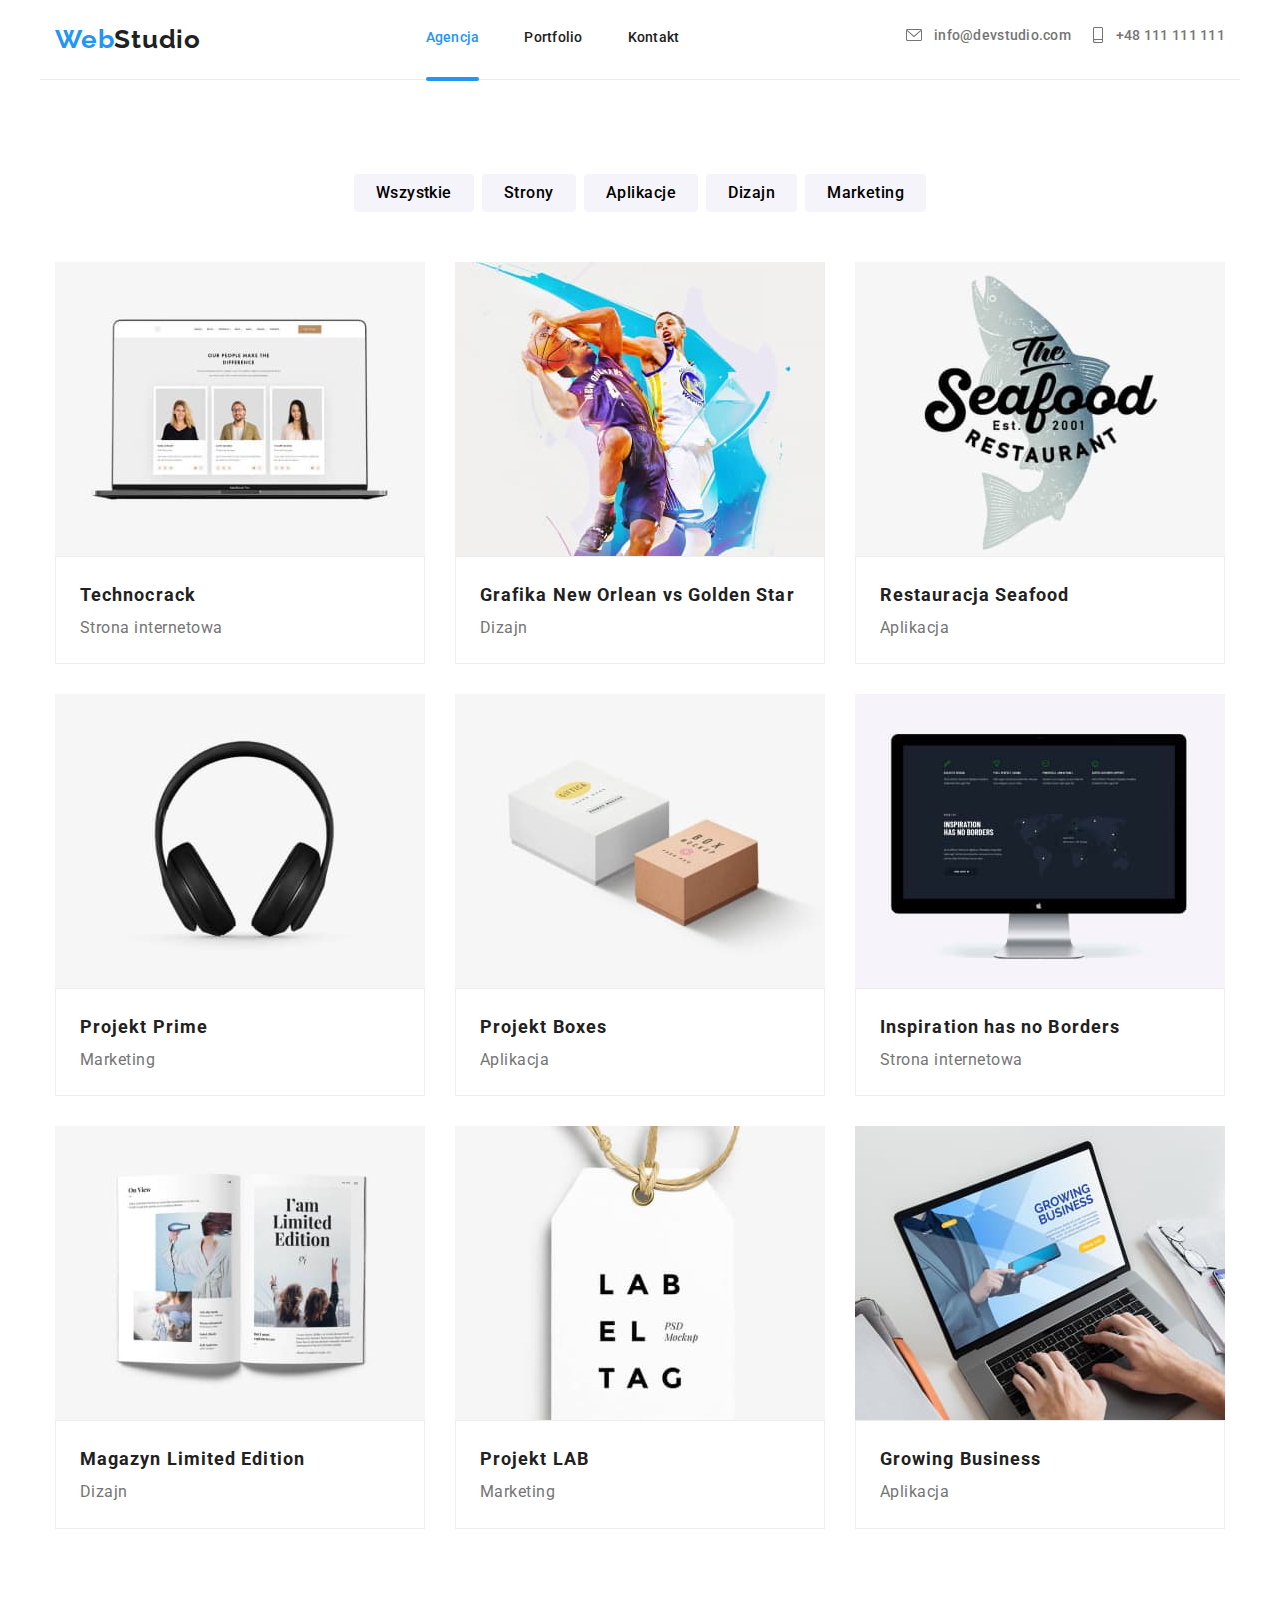
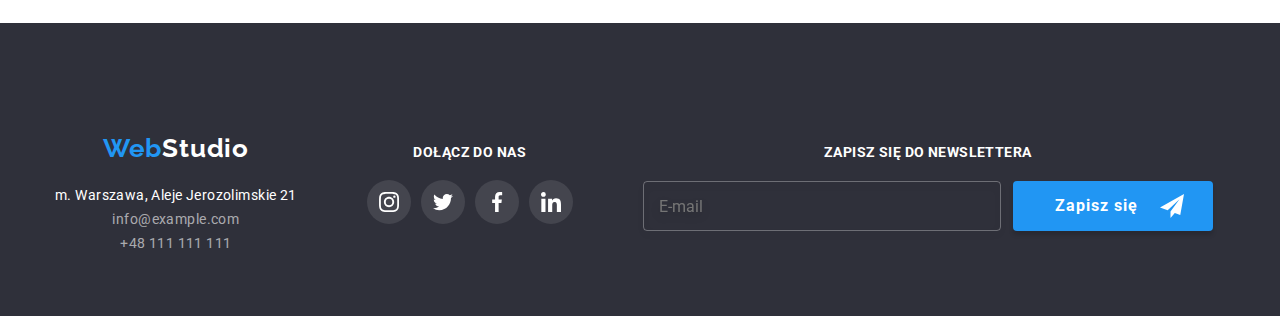
==== portfolio.html @ 801de3e2 "1 wersja zmiana kodu" ====
<!DOCTYPE html>
<html lang="pl-PL">
  <head>
    <meta charset="UTF-8" />
    <meta http-equiv="X-UA-Compatible" content="IE=edge" />
    <meta name="viewport" content="width=device-width, initial-scale=1.0" />
    <title>Studio</title>
    <link href="css/modern-normalize.css" rel="stylesheet" />
    <link href="css/main.min.css" rel="stylesheet" />
    <link rel="preconnect" href="https://fonts.gstatic.com" />
    <link
      href="https://fonts.googleapis.com/css2?family=Raleway:wght@700&family=Roboto:wght@400;500;700;900&display=swap"
      rel="stylesheet"
    />
  </head>

  <body>
    <header>
      <div class="container header">
        <a class="logo logo__header" href="index.html"
          ><span class="logo__span">Web</span>Studio</a
        >

        <nav class="menu">
          <ul class="menu-list">
            <li class="menu__item">
              <a class="menu__link menu__link--current" href="index.html"
                >Agencja</a
              >
            </li>
            <li class="menu__item">
              <a class="menu__link" href="portfolio.html">Portfolio</a>
            </li>
            <li class="menu__item">
              <a class="menu__link" href="#">Kontakt</a>
            </li>
          </ul>
        </nav>
        <ul class="contacts">
          <li class="contacts__item">
            <a class="contacts__link" href="mailto:info@devstudio.com"
              ><svg class="contacts__icon icon" width="20px" height="16px">
                <use href="images/icons/icons.svg#icon-envelope"></use></svg
              >info@devstudio.com</a
            >
          </li>
          <li class="contacts__item">
            <a class="contacts__link" href="tel:+48111111111">
              <svg class="contacts__icon icon" width="16px" height="16px">
                <use href="images/icons/icons.svg#icon-smartphone"></use>
              </svg>
              +48 111 111 111</a
            >
          </li>
        </ul>
        <button mobile-menu-open type="button" class="icon-menu__button">
          <svg class="icon-menu icon" width="24" height="16">
            <use href="images/icons/icons.svg#icon-menu"></use>
          </svg>
        </button>
      </div>

      <div mobile-menu class="mobile-menu mobile-menu--is-hidden">
        <div mobile-menu-close class="icon-close__border">
          <svg class="icon-close icon" width="11" height="11">
            <use href="images/icons/icons.svg#icon-close"></use>
          </svg>
        </div>
        <ul class="menu-list">
          <li class="menu__item">
            <a class="menu__link" href="index.html"
              >Agencja</a
            >
          </li>
          <li class="menu__item">
            <a class="menu__link menu__link--current" href="portfolio.html">Portfolio</a>
          </li>
          <li class="menu__item">
            <a class="menu__link" href="#">Kontakt</a>
          </li>
        </ul>
        <ul class="mobile-contacts">
          <li class="contacts__item">
            <a class="contacts__link contacts__link--accent" href="tel:+48111111111">
              +48 111 111 111</a
            >
          </li>
          <li class="contacts__item">
            <a class="contacts__link" href="mailto:info@devstudio.com">
              info@devstudio.com</a
            >
          </li>
        </ul>
        <ul class="mobile-social">
          <li class="mobile-social__item">
            <a href="" class="mobile-social__link">Instagram</a></li>
          <li class="mobile-social__item">
            <a href="" class="mobile-social__link">Twitter</a></li>
          <li class="mobile-social__item">
            <a href="" class="mobile-social__link">Facebook</a></li>
          <li class="mobile-social__item">
            <a href="" class="mobile-social__link">LinkedIn</a></li>
        </ul>
      </div>
    </header>

    <!-- PORTFOLIO -->
    <!-- FILTR -->

    <main>
      <section class="section">
        <div class="container filter">
          <ul class="filter__list">
            <li class="filter__item">
              <button class="filter__button" type="button">Wszystkie</button>
            </li>
            <li class="filter__item">
              <button class="filter__button" type="button">Strony</button>
            </li>
            <li class="filter__item">
              <button class="filter__button" type="button">Aplikacje</button>
            </li>
            <li class="filter__item">
              <button class="filter__button" type="button">Dizajn</button>
            </li>
            <li class="filter__item">
              <button class="filter__button" type="button">Marketing</button>
            </li>
          </ul>
        </div>

        <!-- PROJEKTY -->

        <div class="container">
          <ul class="grid">
            <li class="grid__item project">
              <article class="project__item">
                <div class="project__wrapper">
                  <img
                    class="project__photo"
                    src="images/portfolio/portfolio-img1.jpg"
                    srcset="images/portfolio/portfolio-img1_900x588.jpg 2x"
                    alt="Zdjęcie laptopa od frontu, na ekranie widnieje strona intenetowa technocrack"
                  />
                  <div class="project__overlay">
                    <p class="project__info">
                      Technocrack jest popularną platformą wykorzystywaną do
                      rozpowszechniania koronawirusa. Firmy wykorzystują tę
                      platformę do celów szpiegowskich i ataków na
                      niezabezpieczone serwery konkurencji
                    </p>
                  </div>
                </div>
                <div class="project__description">
                  <h3 class="project__title">Technocrack</h3>
                  <p class="project__category">Strona internetowa</p>
                </div>
              </article>
            </li>

            <li class="grid__item project">
              <article class="project__item">
                <div class="project__wrapper">
                  <img
                    class="project__photo"
                    src="images/portfolio/portfolio-img2.jpg"
                    srcset="images/portfolio/portfolio-img2_900x588.jpg 2x"
                    alt="Grafika przedstawiająca dwóch zwodników koszykówki walczących o piłkę w wyskoku"
                  />
                  <div class="project__overlay">
                    <p class="project__info">
                      Technocrack jest popularną platformą wykorzystywaną do
                      rozpowszechniania koronawirusa. Firmy wykorzystują tę
                      platformę do celów szpiegowskich i ataków na
                      niezabezpieczone serwery konkurencji
                    </p>
                  </div>
                </div>
                <div class="project__description">
                  <h3 class="project__title">
                    Grafika New Orlean vs Golden Star
                  </h3>
                  <p class="project__category">Dizajn</p>
                </div>
              </article>
            </li>

            <li class="grid__item project">
              <article class="project__item">
                <div class="project__wrapper">
                  <img
                    class="project__photo"
                    src="images/portfolio/portfolio-img3.jpg"
                    srcset="images/portfolio/portfolio-img3_900x588.jpg 2x"
                    alt="Grafika z rybą i napisem The Seafood Restaurant"
                  />
                  <div class="project__overlay">
                    <p class="project__info">
                      Technocrack jest popularną platformą wykorzystywaną do
                      rozpowszechniania koronawirusa. Firmy wykorzystują tę
                      platformę do celów szpiegowskich i ataków na
                      niezabezpieczone serwery konkurencji
                    </p>
                  </div>
                </div>
                <div class="project__description">
                  <h3 class="project__title">Restauracja Seafood</h3>
                  <p class="project__category">Aplikacja</p>
                </div>
              </article>
            </li>

            <li class="grid__item project">
              <article class="project__item">
              <div class="project__wrapper">
                <img
                  class="project__photo"
                  src="images/portfolio/portfolio-img4.jpg"
                  srcset="images/portfolio/portfolio-img4_900x588.jpg 2x"
                  alt="Na grafice widać słuchawki wokółuszne"
                />
                <div class="project__overlay">
                  <p class="project__info">
                    Technocrack jest popularną platformą wykorzystywaną do
                    rozpowszechniania koronawirusa. Firmy wykorzystują tę
                    platformę do celów szpiegowskich i ataków na
                    niezabezpieczone serwery konkurencji
                  </p>
                </div>
              </div>
              <div class="project__description">
                <h3 class="project__title">Projekt Prime</h3>
                <p class="project__category">Marketing</p>
              </div>
            </article>
            </li>

            <li class="grid__item project">
              <article class="project__item">
              <div class="project__wrapper">
                <img
                  class="project__photo"
                  src="images/portfolio/portfolio-img5.jpg"
                  srcset="images/portfolio/portfolio-img5_900x588.jpg 2x"
                  alt="Na grafice dwa pudełka, jedno większe - białe, drugie mniejsze - brązowe"

                />
                <div class="project__overlay">
                  <p class="project__info">
                    Technocrack jest popularną platformą wykorzystywaną do
                    rozpowszechniania koronawirusa. Firmy wykorzystują tę
                    platformę do celów szpiegowskich i ataków na
                    niezabezpieczone serwery konkurencji
                  </p>
                </div>
              </div>
              <div class="project__description">
                <h3 class="project__title">Projekt Boxes</h3>
                <p class="project__category">Aplikacja</p>
              </div>
            </article>
            </li>

            <li class="grid__item project">
              <article class="project__item">
              <div class="project__wrapper">
                <img
                  class="project__photo"
                  src="images/portfolio/portfolio-img6.jpg"
                  srcset="images/portfolio/portfolio-img6_900x588.jpg 2x"
                  alt="Grafika przedstawia ekran monitora z uruchomioną stroną internetową, na niej - mapa świata i napis inspiration has no borders"
                />
                <div class="project__overlay">
                  <p class="project__info">
                    Technocrack jest popularną platformą wykorzystywaną do
                    rozpowszechniania koronawirusa. Firmy wykorzystują tę
                    platformę do celów szpiegowskich i ataków na
                    niezabezpieczone serwery konkurencji
                  </p>
                </div>
              </div>
              <div class="project__description">
                <h3 class="project__title">
                  Inspiration has no Borders
                </h3>
                <p class="project__category">Strona internetowa</p>
              </div>
            </article>
            </li>

            <li class="grid__item project">
              <article class="project__item">
              <div class="project__wrapper">
                <img
                  class="project__photo"
                  src="images/portfolio/portfolio-img7.jpg"
                  srcset="images/portfolio/portfolio-img7_900x588.jpg 2x"
                  alt="Magazyn otwarty na stronie z dużym nagłówkiem głoszącym I am limited style"
                />
                <div class="project__overlay">
                  <p class="project__info">
                    Technocrack jest popularną platformą wykorzystywaną do
                    rozpowszechniania koronawirusa. Firmy wykorzystują tę
                    platformę do celów szpiegowskich i ataków na
                    niezabezpieczone serwery konkurencji
                  </p>
                </div>
              </div>
              <div class="project__description">
                <h3 class="project__title">
                  Magazyn Limited Edition
                </h3>
                <p class="project__category">Dizajn</p>
              </div>
            </article>
            </li>

            <li class="grid__item project">
              <article class="project__item">
              <div class="project__wrapper">
                <img
                  class="project__photo"
                  src="images/portfolio/portfolio-img8.jpg"
                  srcset="images/portfolio/portfolio-img8_900x588.jpg 2x"
                  alt="Grafika metki odzieżowej z napisem LAB EL TAG"
                />
                <div class="project__overlay">
                  <p class="project__info">
                    Technocrack jest popularną platformą wykorzystywaną do
                    rozpowszechniania koronawirusa. Firmy wykorzystują tę
                    platformę do celów szpiegowskich i ataków na
                    niezabezpieczone serwery konkurencji
                  </p>
                </div>
              </div>
              <div class="project__description">
                <h3 class="project__title">Projekt LAB</h3>
                <p class="project__category">Marketing</p>
              </div>
            </article>
            </li>

            <li class="grid__item project">
              <article class="project__item">
              <div class="project__wrapper">
                <img
                  class="project__photo"
                  src="images/portfolio/portfolio-img9.jpg"
                  srcset="images/portfolio/portfolio-img9_900x588.jpg 2x"
                  alt="Zdjęcie laptopa z uruchoioną aplikacją Growing Business, na klawiaturze dłonie użytkownika"
                />
                <div class="project__overlay">
                  <p class="project__info">
                    Technocrack jest popularną platformą wykorzystywaną do
                    rozpowszechniania koronawirusa. Firmy wykorzystują tę
                    platformę do celów szpiegowskich i ataków na
                    niezabezpieczone serwery konkurencji
                  </p>
                </div>
              </div>
              <div class="project__description">
                <h3 class="project__title">Growing Business</h3>
                <p class="project__category">Aplikacja</p>
              </div>
            </article>
            </li>
          </ul>
        </div>
      </section>
    </main>

    <footer class="footer">
      <div class="container">
        <ul class="footer__list">
          <li class="footer__item">
              <a class="logo logo__footer" href="index.html"
                ><span class="logo__span">Web</span>Studio</a
              >
            <address class="address">
              <ul class="address__list">
                <li class="address__item">
                  <a
                    class="address__link address__link--location"
                    href="https://goo.gl/maps/zoSWpyuoha8AXsmT8"
                    target="_blank"
                    >m. Warszawa, Aleje Jerozolimskie 21
                  </a>
                </li>
                <li class="address__item">
                  <a
                    class="address__link"
                    href="mailto:info@example.com"
                    >info@example.com</a
                  >
                </li>
                <li class="address__item">
                  <a class="address__link" href="tel:+48111111111"
                    >+48 111 111 111</a
                  >
                </li>
              </ul>
            </address>
          </li>
          <li class="footer__item">
            <p class="social__join-us">dołącz do nas</p>
            <ul class="social social--footer">
              <li class="social__item">
                <a href="#" class="social__link">
                  <svg
                    class="social__icon icon"
                    width="20px"
                    height="20px"
                  >
                    <use href="./images/icons/icons.svg#icon-instagram-1"></use>
                  </svg>
                </a>
              </li>
              <li class="social__item">
                <a href="#" class="social__link">
                  <svg
                    class="social__icon icon"
                    width="20px"
                    height="20px"
                  >
                    <use href="./images/icons/icons.svg#icon-twitter-1"></use>
                  </svg>
                </a>
              </li>
              <li class="social__item">
                <a href="#" class="social__link">
                  <svg
                    class="social__icon icon"
                    width="20px"
                    height="20px"
                  >
                    <use href="./images/icons/icons.svg#icon-facebook-1"></use>
                  </svg>
                </a>
              </li>
              <li class="social__item">
                <a href="#" class="social__link">
                  <svg
                    class="social__icon icon"
                    width="20px"
                    height="20px"
                  >
                    <use href="./images/icons/icons.svg#icon-linkedin-1"></use>
                  </svg>
                </a>
              </li>
            </ul>
          </li>
          <li class="footer__item">
            <form class="newsletter">
              <label for="nletter" class="newsletter__title">Zapisz się do newslettera</label>
              <div class="newsletter__input-container">
                <input id="nletter" type="email" class="newsletter__input" placeholder="E-mail" />
                <button type="submit" class="newsletter__btn btn">Zapisz się
                  <svg class="icon" 
                       width="24" 
                       height="24">
                    <use href="./images/icons/icons.svg#icon-send"></use>
                  </svg>
                </button>
              </div>
            </form>
          </li>
        </ul>
      </div>
    </footer>
    <script src="./js/mobile-menu.js"></script>
  </body>
</html>
---- css/main.min.css ----
body{font-family:Roboto,sans-serif;background-color:#fff;color:#212121}h1,h2,h3,h4,p,ul{margin:0}ul{list-style:none;padding:0}a{text-decoration:none}img{display:block;max-width:100%;height:auto}.container{width:auto;padding:0 15px 0;margin-left:auto;margin-right:auto}@media (min-width: 1200px){.container{width:1200px}}.section{padding:60px 0}@media (min-width: 1200px){.section{padding:94px 0}}.icon{fill:currentColor}.btn{background-color:#2196f3;box-shadow:0px 4px 4px rgba(0,0,0,0.15);border-radius:4px;cursor:pointer;font-size:16px;line-height:1.87;color:#fff;text-align:center;letter-spacing:0.06em;border:none;width:200px;height:50px;font-weight:bold}.logo{font-family:Raleway,sans-serif;font-weight:700;font-size:26px;line-height:1.2;text-decoration:none;letter-spacing:0.03em}.logo__header{color:#212121}.logo__footer{color:#fff}.logo__span{color:#2196f3}h2{font-weight:700;font-size:36px;line-height:1.167;letter-spacing:0.03em;text-align:center;margin-bottom:50px}.social{display:flex;align-items:center;justify-content:space-between}.social__link{color:#fff;display:flex;width:44px;height:44px;border-radius:50%;align-items:center;justify-content:center;background-color:rgba(255,255,255,0.1)}.social__link:hover,.social__link:focus{background-color:#2196f3;color:#fff;transition:250ms cubic-bezier(0.4, 0, 0.2, 1)}.social__link--teammate{color:#afb1b8}.social__join-us{font-weight:bold;font-size:14px;line-height:1.143;letter-spacing:0.03em;color:#fff;text-transform:uppercase;padding-bottom:20px}.social--footer{width:206px;margin:auto}.social--teammate{width:206px;margin:auto}.mobile-social{display:flex;justify-content:space-evenly;margin:0 40px}.mobile-social__link{font-size:18px;color:#2196f3;line-height:1.22;letter-spacing:0.02em}.mobile-social__item:not(:first-child){border-left:1px solid rgba(33,33,33,0.2);padding-left:10px}.menu__item .menu__link--current{color:#2196f3}.menu__link{font-weight:500;letter-spacing:0.02em;text-decoration:none;color:#212121}.menu__link:hover,.menu__link:focus{color:#2196f3;transition:250ms cubic-bezier(0.4, 0, 0.2, 1)}@media (max-width: 600px){.menu{display:none}.menu-list{margin-top:48px;margin-left:40px;margin-bottom:302px}.menu__link{font-size:40px;line-height:1.175}.menu__item{margin-top:32px}}@media (min-width: 601px){.menu-list{display:flex;justify-content:space-between;margin-right:0;width:254px}.menu__link{font-size:14px;line-height:1.143}.menu__link--current::after,.menu__link:hover::after{content:"";background-color:#2196f3;height:4px;width:100%;display:block;border-radius:2px;margin-top:30px;margin-bottom:-30px;transition:250ms cubic-bezier(0.4, 0, 0.2, 1)}}.mobile-contacts{text-align:left;margin-bottom:64px}.contacts__link{color:#757575;display:flex;justify-content:center;align-items:center;font-weight:500;font-size:14px;line-height:1.143;letter-spacing:0.02em;text-decoration:none}.contacts__link:hover,.contacts__link:focus{color:#2196f3;transition:250ms cubic-bezier(0.4, 0, 0.2, 1)}.contacts__icon{margin-right:10px}.contacts__icon:hover{fill:#2196f3;transition:250ms cubic-bezier(0.4, 0, 0.2, 1)}@media (max-width: 600px){.contacts{display:none}.contacts__link{display:inline-block;font-size:24px;line-height:1.172;margin-left:40px}.contacts__link--accent{color:#2196f3;font-size:34px;margin-bottom:32px}}@media (min-width: 601px){.contacts__link{justify-content:flex-start}.contacts__item:first-child{margin-bottom:10px}}@media (min-width: 1200px){.contacts{display:flex;width:321px;justify-content:space-between}}.address__list{font-style:normal;font-size:14px;line-height:1.714;letter-spacing:0.03em;padding:20px 0 0}.address__link{text-decoration:none;color:rgba(255,255,255,0.6)}.address__link--location{color:#fff}.address__link:hover,.address__link:focus{color:#2196f3;transition:250ms cubic-bezier(0.4, 0, 0.2, 1)}.newsletter__title{font-weight:bold;font-size:14px;line-height:1.143;letter-spacing:0.03em;color:#fff;text-transform:uppercase}.newsletter__input{width:100%;height:50px;background-color:inherit;border:1px solid rgba(255,255,255,0.3);filter:drop-shadow(0px 4px 4px rgba(0,0,0,0.15));border-radius:4px;outline:none;padding:15px}.newsletter__btn{margin:auto;padding-left:20px;display:flex;justify-content:space-evenly;align-items:center}@media (min-width: 320px) and (max-width: 1199px){.newsletter__input{margin-bottom:20px;margin-top:20px}}@media (min-width: 481px){.newsletter__input{width:450px}}@media (min-width: 1200px){.newsletter__input{width:358px}.newsletter__input-container{margin-top:20px;display:flex}.newsletter__btn{margin-left:12px}}.modal{position:fixed;z-index:2;top:0;left:0;background-color:rgba(0,0,0,0.2);height:100%;width:100%;display:flex;justify-content:center;align-items:center;visibility:visible;transition-property:opacity, visibility;transition-duration:300ms;transition-timing-function:linear;padding:15px}.modal__content{position:relative;max-width:528px;background:#fff;box-shadow:0px 1px 3px rgba(0,0,0,0.12),0px 1px 1px rgba(0,0,0,0.14),0px 2px 1px rgba(0,0,0,0.2);border-radius:4px;padding:40px}.modal--is-hidden{opacity:0;visibility:hidden;pointer-events:none}.icon-close__border{position:absolute;top:8px;right:8px;display:flex;align-items:center;justify-content:center;width:30px;height:30px;background:#fff;border:1px solid rgba(0,0,0,0.1);border-radius:50%;margin-left:482px;cursor:pointer;color:#000}.icon-close__border__border:hover,.icon-close__border__border:focus{color:#2196f3;transition:250ms cubic-bezier(0.4, 0, 0.2, 1)}.modal-form{display:flex;flex-direction:column}.modal-form__title{font-weight:500;font-size:20px;line-height:1.15;text-align:center;letter-spacing:0.03em;margin-bottom:12px}.modal-form__label{font-size:12px;line-height:1.667;letter-spacing:0.01em;color:#757575}.modal-form__input{border:none;resize:none;display:block;width:100%}.modal-form__input-container{display:flex;align-items:center;justify-content:flex-start;border:1px solid rgba(33,33,33,0.2);border-radius:4px;min-height:40px;padding:12px 15px;margin-bottom:10px}.modal-form__input-container:focus-within{border-color:#2196f3;color:#2196f3;transition:250ms cubic-bezier(0.4, 0, 0.2, 1)}.modal-form__input:focus{outline:none;transition:250ms cubic-bezier(0.4, 0, 0.2, 1)}.modal-form__input::placeholder{font-size:12px;line-height:14px;letter-spacing:0.01em;color:rgba(117,117,117,0.5)}.modal-form__icon{margin-right:15px}.modal-form__chkbox{width:1em;height:1em;margin-right:7px;border:1px solid #212121;border-radius:2px;appearance:none;background-size:contain;background-position:center;background-repeat:no-repeat;cursor:pointer;transition:250ms cubic-bezier(0.4, 0, 0.2, 1)}.modal-form__chkbox-container{display:flex;justify-content:center;align-items:center}.modal-form__chkbox-label{font-size:14px;line-height:1.71;letter-spacing:0.03em;color:#757575}.modal-form__chkbox:checked{background-image:url(../images/icons/checkbox.svg);background-color:#2196f3;border-color:#2196f3;transition:250ms cubic-bezier(0.4, 0, 0.2, 1)}.modal-form__chkbox-link{color:#2196f3}.modal-form__btn{align-self:center;margin-top:30px}.teammate{background-color:#fff;box-shadow:0px 1px 3px rgba(0,0,0,0.12),0px 1px 1px rgba(0,0,0,0.14),0px 2px 1px rgba(0,0,0,0.2);border-radius:0px 0px 4px 4px;text-align:center;padding-bottom:30px}.teammate__photo{display:block;width:100%;max-width:450px}.teammate__name{font-weight:500;margin-top:30px;margin-bottom:10px}.teammate__name,.teammate__spec{font-size:16px;line-height:1.187;letter-spacing:0.03em}.teammate__spec{color:#757575;margin-bottom:16px}@media (max-width: 960px){.teammate{margin-top:30px}}@media (min-width: 481px) and (max-width: 960px){.teammate{flex-basis:calc(100%/2 - 30px);margin-left:30px}}@media (min-width: 961px){.teammate:not(:first-child){margin-left:30px}.teammate__photo{max-width:270px;max-height:260px}}.filter__list{display:flex;flex-wrap:wrap;margin-bottom:40px;margin-left:-8px}.filter__item{margin-left:8px;text-align:center}.filter__button{background-color:#f5f4fa;border-radius:4px;font-weight:500;font-size:16px;line-height:1.6;letter-spacing:0.03em;cursor:pointer;border:none;padding:6px 22px}.filter__button:hover,.filter__button:focus{background-color:#2196f3;color:#fff;box-shadow:0px 3px 1px rgba(0,0,0,0.1),0px 1px 2px rgba(0,0,0,0.08),0px 2px 2px rgba(0,0,0,0.12);transition:250ms cubic-bezier(0.4, 0, 0.2, 1)}@media (min-width: 420px) and (max-width: 480px){.filter__item{flex-basis:calc(100%/3 - 8px)}.filter__item:nth-child(n+4){margin-top:15px}}@media (min-width: 768px){.filter__list{margin-bottom:50px;justify-content:center}}.project{margin-top:30px}.project__wrapper{position:relative;overflow:hidden}.project__photo{display:block;width:100%;height:auto}.project__overlay{position:absolute;top:0;left:0;width:100%;height:100%;background-color:rgba(33,150,243,0.9);transform:translateY(101%);transition:250ms cubic-bezier(0.4, 0, 0.2, 1)}.project__info{font-size:18px;line-height:1.56;letter-spacing:0.03em;color:#fff;padding:49px 25px}.project__description{padding:20px 24px;border:1px solid #eeeeee}.project__title{font-weight:700;font-size:18px;line-height:2;letter-spacing:0.06em}.project__category{font-size:16px;line-height:1.9;letter-spacing:0.03em;color:#757575}.project:hover{box-shadow:0px 1px 1px rgba(0,0,0,0.12),0px 4px 4px rgba(0,0,0,0.06),1px 4px 6px rgba(0,0,0,0.16);cursor:pointer;transition:250ms cubic-bezier(0.4, 0, 0.2, 1)}.project:hover .project__overlay{transform:translateX(0)}@media (min-width: 481px){.project{flex-basis:calc(100% / 2 - 30px)}}@media (min-width: 769px){.project{flex-basis:calc(100% / 3 - 30px)}}.icon-menu__button{padding:0;border:none}.icon-menu:hover,.icon-menu:focus{color:#2196f3}@media (min-width: 601px){.icon-menu__button{display:none}}.mobile-menu{position:fixed;z-index:2;top:0;left:0;width:100%;height:100%;background-color:white;transition-property:opacity, visibility;transition-duration:300ms;transition-timing-function:linear}.mobile-menu--is-hidden{opacity:0;visibility:hidden;pointer-events:none}.header{height:60px;display:flex;align-items:center;justify-content:space-between;border-bottom:1px solid #ececec}@media (min-width: 481px){.header{height:80px}}.footer{background-color:#2f303a;padding-top:60px;padding-bottom:60px;text-align:center}.footer__item:not(:first-child){margin-top:60px}@media (min-width: 481px) and (max-width: 1199px){.footer__list{display:flex;flex-wrap:wrap;align-items:baseline;justify-content:space-evenly}}@media (min-width: 1200px){.footer__list{display:flex;align-items:baseline}.footer__item:not(:first-child){padding-left:70px}}.hero{background:linear-gradient(rgba(47,48,58,0.4), rgba(47,48,58,0.4)),url(../images/background/mobile_bg_1.jpg);height:400px;max-width:1600px;text-align:center;padding-top:118px;margin:auto}.hero__title{font-weight:900;font-size:26px;line-height:1.615;color:#fff;letter-spacing:0.06em;text-transform:uppercase;margin-bottom:30px}@media (min-device-pixel-ratio: 2), (-webkit-min-device-pixel-ratio: 2), (min-resolution: 192dpi), (min-resolution: 2dppx){.hero{background:linear-gradient(rgba(47,48,58,0.4), rgba(47,48,58,0.4)),url(../images/background/mobile_bg@2x.jpg);background-size:cover}}@media (min-width: 481px) and (max-width: 768px){.hero{background:linear-gradient(rgba(47,48,58,0.4), rgba(47,48,58,0.4)),url(../images/background/tablet_bg_1.jpg)}}@media (min-width: 481px) and (max-width: 768px) and (min-device-pixel-ratio: 2), (min-width: 481px) and (max-width: 768px) and (-webkit-min-device-pixel-ratio: 2), (min-width: 481px) and (max-width: 768px) and (min-resolution: 192dpi), (min-width: 481px) and (max-width: 768px) and (min-resolution: 2dppx){.hero{background:linear-gradient(rgba(47,48,58,0.4), rgba(47,48,58,0.4)),url(../images/background/tablet_bg@2x.jpg);background-size:cover}}@media (min-width: 769px){.hero{background:linear-gradient(rgba(47,48,58,0.4), rgba(47,48,58,0.4)),url(../images/background/desktop_bg_1.jpg);height:600px;padding-top:200px}.hero__title{font-size:44px;line-height:1.4}}@media (min-width: 769px) and (min-device-pixel-ratio: 2), (min-width: 769px) and (-webkit-min-device-pixel-ratio: 2), (min-width: 769px) and (min-resolution: 192dpi), (min-width: 769px) and (min-resolution: 2dppx){.hero{background:linear-gradient(rgba(47,48,58,0.4), rgba(47,48,58,0.4)),url(../images/background/desktop_bg@2x.jpg);background-size:cover}}.advantages__list{padding-top:60px}.adavantages__item{display:block;margin:15px}.advantages__title{font-weight:700;line-height:1.143;text-transform:uppercase;margin-bottom:10px}.advantages__title,.advantages__text{font-size:14px;letter-spacing:0.03em}.advantages__text{line-height:1.7;color:#757575;width:100%}.advantages__icon{display:block}.advantages__icon-background{width:100%;height:120px;background-color:#f5f4fa;display:flex;align-items:center;justify-content:center;margin-bottom:30px;border-radius:4px}@media (min-width: 481px) and (max-width: 960px){.advantages__list{display:flex;flex-wrap:wrap;justify-content:space-between;margin-left:-30px;margin-top:-30px}.advantages__item{flex-basis:calc(100%/2 - 30px);margin-left:30px;margin-top:30px}}@media (min-width: 960px){.advantages__list{max-width:1200px;display:flex;justify-content:space-between;padding-top:94px}.advantages__item{max-width:270px}.advantages__item:not(:first-child){margin-left:30px}}.activities__list{display:flex;justify-content:space-between}.activities__item{position:relative}.activities__overlay{position:absolute;width:100%;height:70px;top:224px;left:0;background:linear-gradient(rgba(47,48,58,0.8), rgba(47,48,58,0.8));padding-top:27px}.activities__text{text-align:center;text-transform:uppercase;color:#fff;font-weight:500;font-size:14px;line-height:1.143;letter-spacing:0.03em}@media (max-width: 1199px){.activities{display:none}}.team{background-color:#f5f4fa}@media (min-width: 481px) and (max-width: 960px){.team__list{display:flex;flex-wrap:wrap;justify-content:space-between;margin-left:-30px;margin-top:-30px}}@media (min-width: 961px){.team__list{display:flex;justify-content:space-between}}.clients__link{display:flex;justify-content:center;align-items:center;height:92px;border:1px solid #afb1b8;border-radius:4px;color:#afb1b8}.clients__link:hover,.clients__link:focus{border-color:#2196f3;color:#2196f3;transition:250ms cubic-bezier(0.4, 0, 0.2, 1)}.clients__icon{width:106px;height:60px}@media (max-width: 480px){.clients{display:flex;flex-wrap:wrap;justify-content:space-between;margin-left:-30px;margin-top:-30px}.clients__item{flex-basis:calc(100% / 2 - 30px);margin-left:30px;margin-top:30px}}@media (min-width: 481px) and (max-width: 1049px){.clients{display:flex;flex-wrap:wrap;justify-content:space-between;margin-left:-30px;margin-top:-30px}.clients__item{flex-basis:calc(100% / 3 - 30px);margin-left:30px;margin-top:30px}}@media (min-width: 1050px){.clients{display:flex;justify-content:space-between;align-items:center}.clients__link{width:170px;margin:0}}.grid-item{min-width:290px;width:100%;margin-top:30px}@media (min-width: 481px){.grid{display:flex;flex-wrap:wrap;margin-left:-30px;margin-top:-30px}.grid__item{margin-left:30px;margin-top:30px}}
/*# sourceMappingURL=main.min.css.map */
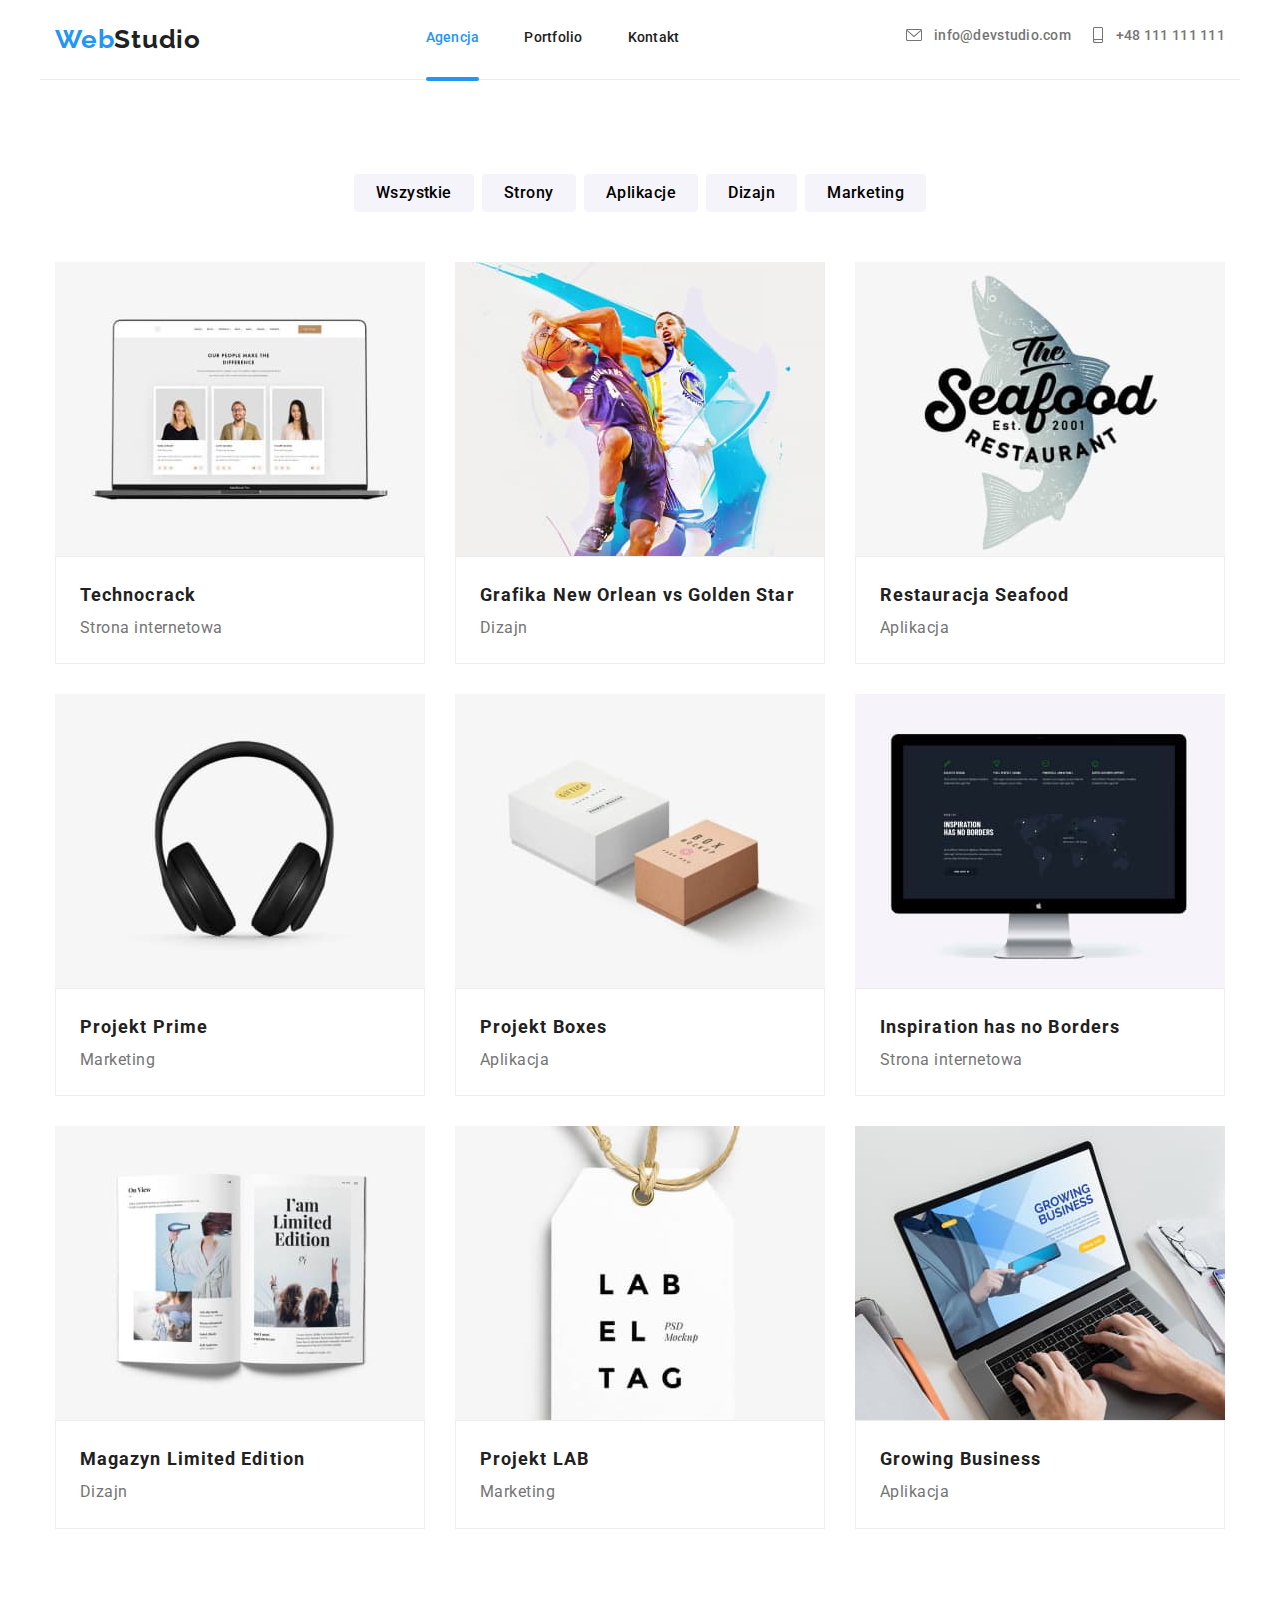
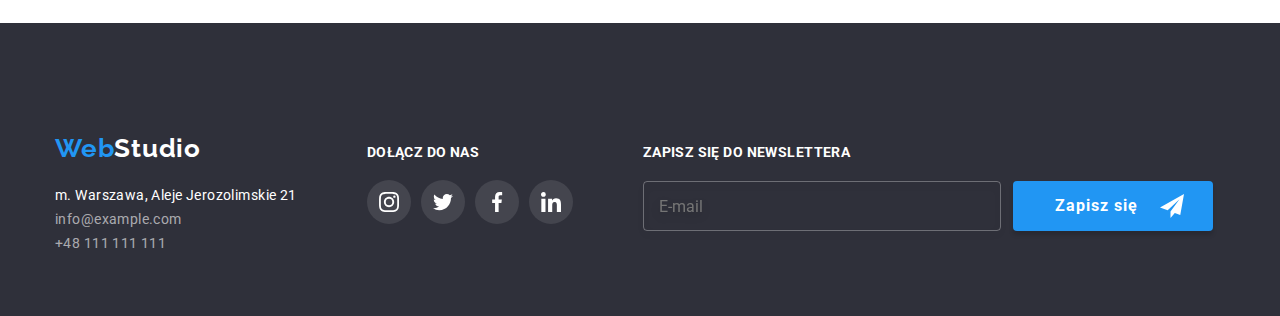
==== commit a864d0f0: "gotowe" ====
--- a/portfolio.html
+++ b/portfolio.html
@@ -1,5 +1,5 @@
 <!DOCTYPE html>
-<html lang="pl-PL">
+<html lang="en">
   <head>
     <meta charset="UTF-8" />
     <meta http-equiv="X-UA-Compatible" content="IE=edge" />
@@ -112,19 +112,19 @@
         <div class="container filter">
           <ul class="filter__list">
             <li class="filter__item">
-              <button class="filter__button" type="button">Wszystkie</button>
+              <button class="filter__button filter__button--small" type="button">Wszystkie</button>
             </li>
             <li class="filter__item">
-              <button class="filter__button" type="button">Strony</button>
+              <button class="filter__button filter__button--medium" type="button">Strony</button>
             </li>
             <li class="filter__item">
-              <button class="filter__button" type="button">Aplikacje</button>
+              <button class="filter__button filter__button--big" type="button">Aplikacje</button>
             </li>
             <li class="filter__item">
-              <button class="filter__button" type="button">Dizajn</button>
+              <button class="filter__button filter__button--small" type="button">Dizajn</button>
             </li>
             <li class="filter__item">
-              <button class="filter__button" type="button">Marketing</button>
+              <button class="filter__button filter__button--medium" type="button">Marketing</button>
             </li>
           </ul>
         </div>
@@ -139,7 +139,7 @@
                   <img
                     class="project__photo"
                     src="images/portfolio/portfolio-img1.jpg"
-                    srcset="images/portfolio/portfolio-img1_900x588.jpg 2x"
+                    srcset="images/portfolio/portfolio-img1@2x.jpg 2x"
                     alt="Zdjęcie laptopa od frontu, na ekranie widnieje strona intenetowa technocrack"
                   />
                   <div class="project__overlay">
@@ -164,7 +164,7 @@
                   <img
                     class="project__photo"
                     src="images/portfolio/portfolio-img2.jpg"
-                    srcset="images/portfolio/portfolio-img2_900x588.jpg 2x"
+                    srcset="images/portfolio/portfolio-img2@2x.jpg 2x"
                     alt="Grafika przedstawiająca dwóch zwodników koszykówki walczących o piłkę w wyskoku"
                   />
                   <div class="project__overlay">
@@ -191,7 +191,7 @@
                   <img
                     class="project__photo"
                     src="images/portfolio/portfolio-img3.jpg"
-                    srcset="images/portfolio/portfolio-img3_900x588.jpg 2x"
+                    srcset="images/portfolio/portfolio-img3@2x.jpg 2x"
                     alt="Grafika z rybą i napisem The Seafood Restaurant"
                   />
                   <div class="project__overlay">
@@ -216,7 +216,7 @@
                 <img
                   class="project__photo"
                   src="images/portfolio/portfolio-img4.jpg"
-                  srcset="images/portfolio/portfolio-img4_900x588.jpg 2x"
+                  srcset="images/portfolio/portfolio-img4@2x.jpg 2x"
                   alt="Na grafice widać słuchawki wokółuszne"
                 />
                 <div class="project__overlay">
@@ -241,7 +241,7 @@
                 <img
                   class="project__photo"
                   src="images/portfolio/portfolio-img5.jpg"
-                  srcset="images/portfolio/portfolio-img5_900x588.jpg 2x"
+                  srcset="images/portfolio/portfolio-img5@2x.jpg 2x"
                   alt="Na grafice dwa pudełka, jedno większe - białe, drugie mniejsze - brązowe"
 
                 />
@@ -267,7 +267,7 @@
                 <img
                   class="project__photo"
                   src="images/portfolio/portfolio-img6.jpg"
-                  srcset="images/portfolio/portfolio-img6_900x588.jpg 2x"
+                  srcset="images/portfolio/portfolio-img6@2x.jpg 2x"
                   alt="Grafika przedstawia ekran monitora z uruchomioną stroną internetową, na niej - mapa świata i napis inspiration has no borders"
                 />
                 <div class="project__overlay">
@@ -294,7 +294,7 @@
                 <img
                   class="project__photo"
                   src="images/portfolio/portfolio-img7.jpg"
-                  srcset="images/portfolio/portfolio-img7_900x588.jpg 2x"
+                  srcset="images/portfolio/portfolio-img7@2x.jpg 2x"
                   alt="Magazyn otwarty na stronie z dużym nagłówkiem głoszącym I am limited style"
                 />
                 <div class="project__overlay">
@@ -321,7 +321,7 @@
                 <img
                   class="project__photo"
                   src="images/portfolio/portfolio-img8.jpg"
-                  srcset="images/portfolio/portfolio-img8_900x588.jpg 2x"
+                  srcset="images/portfolio/portfolio-img8@2x.jpg 2x"
                   alt="Grafika metki odzieżowej z napisem LAB EL TAG"
                 />
                 <div class="project__overlay">
@@ -346,7 +346,7 @@
                 <img
                   class="project__photo"
                   src="images/portfolio/portfolio-img9.jpg"
-                  srcset="images/portfolio/portfolio-img9_900x588.jpg 2x"
+                  srcset="images/portfolio/portfolio-img9@2x.jpg 2x"
                   alt="Zdjęcie laptopa z uruchoioną aplikacją Growing Business, na klawiaturze dłonie użytkownika"
                 />
                 <div class="project__overlay">
--- a/css/main.min.css
+++ b/css/main.min.css
@@ -1,2 +1,2 @@
-body{font-family:Roboto,sans-serif;background-color:#fff;color:#212121}h1,h2,h3,h4,p,ul{margin:0}ul{list-style:none;padding:0}a{text-decoration:none}img{display:block;max-width:100%;height:auto}.container{width:auto;padding:0 15px 0;margin-left:auto;margin-right:auto}@media (min-width: 1200px){.container{width:1200px}}.section{padding:60px 0}@media (min-width: 1200px){.section{padding:94px 0}}.icon{fill:currentColor}.btn{background-color:#2196f3;box-shadow:0px 4px 4px rgba(0,0,0,0.15);border-radius:4px;cursor:pointer;font-size:16px;line-height:1.87;color:#fff;text-align:center;letter-spacing:0.06em;border:none;width:200px;height:50px;font-weight:bold}.logo{font-family:Raleway,sans-serif;font-weight:700;font-size:26px;line-height:1.2;text-decoration:none;letter-spacing:0.03em}.logo__header{color:#212121}.logo__footer{color:#fff}.logo__span{color:#2196f3}h2{font-weight:700;font-size:36px;line-height:1.167;letter-spacing:0.03em;text-align:center;margin-bottom:50px}.social{display:flex;align-items:center;justify-content:space-between}.social__link{color:#fff;display:flex;width:44px;height:44px;border-radius:50%;align-items:center;justify-content:center;background-color:rgba(255,255,255,0.1)}.social__link:hover,.social__link:focus{background-color:#2196f3;color:#fff;transition:250ms cubic-bezier(0.4, 0, 0.2, 1)}.social__link--teammate{color:#afb1b8}.social__join-us{font-weight:bold;font-size:14px;line-height:1.143;letter-spacing:0.03em;color:#fff;text-transform:uppercase;padding-bottom:20px}.social--footer{width:206px;margin:auto}.social--teammate{width:206px;margin:auto}.mobile-social{display:flex;justify-content:space-evenly;margin:0 40px}.mobile-social__link{font-size:18px;color:#2196f3;line-height:1.22;letter-spacing:0.02em}.mobile-social__item:not(:first-child){border-left:1px solid rgba(33,33,33,0.2);padding-left:10px}.menu__item .menu__link--current{color:#2196f3}.menu__link{font-weight:500;letter-spacing:0.02em;text-decoration:none;color:#212121}.menu__link:hover,.menu__link:focus{color:#2196f3;transition:250ms cubic-bezier(0.4, 0, 0.2, 1)}@media (max-width: 600px){.menu{display:none}.menu-list{margin-top:48px;margin-left:40px;margin-bottom:302px}.menu__link{font-size:40px;line-height:1.175}.menu__item{margin-top:32px}}@media (min-width: 601px){.menu-list{display:flex;justify-content:space-between;margin-right:0;width:254px}.menu__link{font-size:14px;line-height:1.143}.menu__link--current::after,.menu__link:hover::after{content:"";background-color:#2196f3;height:4px;width:100%;display:block;border-radius:2px;margin-top:30px;margin-bottom:-30px;transition:250ms cubic-bezier(0.4, 0, 0.2, 1)}}.mobile-contacts{text-align:left;margin-bottom:64px}.contacts__link{color:#757575;display:flex;justify-content:center;align-items:center;font-weight:500;font-size:14px;line-height:1.143;letter-spacing:0.02em;text-decoration:none}.contacts__link:hover,.contacts__link:focus{color:#2196f3;transition:250ms cubic-bezier(0.4, 0, 0.2, 1)}.contacts__icon{margin-right:10px}.contacts__icon:hover{fill:#2196f3;transition:250ms cubic-bezier(0.4, 0, 0.2, 1)}@media (max-width: 600px){.contacts{display:none}.contacts__link{display:inline-block;font-size:24px;line-height:1.172;margin-left:40px}.contacts__link--accent{color:#2196f3;font-size:34px;margin-bottom:32px}}@media (min-width: 601px){.contacts__link{justify-content:flex-start}.contacts__item:first-child{margin-bottom:10px}}@media (min-width: 1200px){.contacts{display:flex;width:321px;justify-content:space-between}}.address__list{font-style:normal;font-size:14px;line-height:1.714;letter-spacing:0.03em;padding:20px 0 0}.address__link{text-decoration:none;color:rgba(255,255,255,0.6)}.address__link--location{color:#fff}.address__link:hover,.address__link:focus{color:#2196f3;transition:250ms cubic-bezier(0.4, 0, 0.2, 1)}.newsletter__title{font-weight:bold;font-size:14px;line-height:1.143;letter-spacing:0.03em;color:#fff;text-transform:uppercase}.newsletter__input{width:100%;height:50px;background-color:inherit;border:1px solid rgba(255,255,255,0.3);filter:drop-shadow(0px 4px 4px rgba(0,0,0,0.15));border-radius:4px;outline:none;padding:15px}.newsletter__btn{margin:auto;padding-left:20px;display:flex;justify-content:space-evenly;align-items:center}@media (min-width: 320px) and (max-width: 1199px){.newsletter__input{margin-bottom:20px;margin-top:20px}}@media (min-width: 481px){.newsletter__input{width:450px}}@media (min-width: 1200px){.newsletter__input{width:358px}.newsletter__input-container{margin-top:20px;display:flex}.newsletter__btn{margin-left:12px}}.modal{position:fixed;z-index:2;top:0;left:0;background-color:rgba(0,0,0,0.2);height:100%;width:100%;display:flex;justify-content:center;align-items:center;visibility:visible;transition-property:opacity, visibility;transition-duration:300ms;transition-timing-function:linear;padding:15px}.modal__content{position:relative;max-width:528px;background:#fff;box-shadow:0px 1px 3px rgba(0,0,0,0.12),0px 1px 1px rgba(0,0,0,0.14),0px 2px 1px rgba(0,0,0,0.2);border-radius:4px;padding:40px}.modal--is-hidden{opacity:0;visibility:hidden;pointer-events:none}.icon-close__border{position:absolute;top:8px;right:8px;display:flex;align-items:center;justify-content:center;width:30px;height:30px;background:#fff;border:1px solid rgba(0,0,0,0.1);border-radius:50%;margin-left:482px;cursor:pointer;color:#000}.icon-close__border__border:hover,.icon-close__border__border:focus{color:#2196f3;transition:250ms cubic-bezier(0.4, 0, 0.2, 1)}.modal-form{display:flex;flex-direction:column}.modal-form__title{font-weight:500;font-size:20px;line-height:1.15;text-align:center;letter-spacing:0.03em;margin-bottom:12px}.modal-form__label{font-size:12px;line-height:1.667;letter-spacing:0.01em;color:#757575}.modal-form__input{border:none;resize:none;display:block;width:100%}.modal-form__input-container{display:flex;align-items:center;justify-content:flex-start;border:1px solid rgba(33,33,33,0.2);border-radius:4px;min-height:40px;padding:12px 15px;margin-bottom:10px}.modal-form__input-container:focus-within{border-color:#2196f3;color:#2196f3;transition:250ms cubic-bezier(0.4, 0, 0.2, 1)}.modal-form__input:focus{outline:none;transition:250ms cubic-bezier(0.4, 0, 0.2, 1)}.modal-form__input::placeholder{font-size:12px;line-height:14px;letter-spacing:0.01em;color:rgba(117,117,117,0.5)}.modal-form__icon{margin-right:15px}.modal-form__chkbox{width:1em;height:1em;margin-right:7px;border:1px solid #212121;border-radius:2px;appearance:none;background-size:contain;background-position:center;background-repeat:no-repeat;cursor:pointer;transition:250ms cubic-bezier(0.4, 0, 0.2, 1)}.modal-form__chkbox-container{display:flex;justify-content:center;align-items:center}.modal-form__chkbox-label{font-size:14px;line-height:1.71;letter-spacing:0.03em;color:#757575}.modal-form__chkbox:checked{background-image:url(../images/icons/checkbox.svg);background-color:#2196f3;border-color:#2196f3;transition:250ms cubic-bezier(0.4, 0, 0.2, 1)}.modal-form__chkbox-link{color:#2196f3}.modal-form__btn{align-self:center;margin-top:30px}.teammate{background-color:#fff;box-shadow:0px 1px 3px rgba(0,0,0,0.12),0px 1px 1px rgba(0,0,0,0.14),0px 2px 1px rgba(0,0,0,0.2);border-radius:0px 0px 4px 4px;text-align:center;padding-bottom:30px}.teammate__photo{display:block;width:100%;max-width:450px}.teammate__name{font-weight:500;margin-top:30px;margin-bottom:10px}.teammate__name,.teammate__spec{font-size:16px;line-height:1.187;letter-spacing:0.03em}.teammate__spec{color:#757575;margin-bottom:16px}@media (max-width: 960px){.teammate{margin-top:30px}}@media (min-width: 481px) and (max-width: 960px){.teammate{flex-basis:calc(100%/2 - 30px);margin-left:30px}}@media (min-width: 961px){.teammate:not(:first-child){margin-left:30px}.teammate__photo{max-width:270px;max-height:260px}}.filter__list{display:flex;flex-wrap:wrap;margin-bottom:40px;margin-left:-8px}.filter__item{margin-left:8px;text-align:center}.filter__button{background-color:#f5f4fa;border-radius:4px;font-weight:500;font-size:16px;line-height:1.6;letter-spacing:0.03em;cursor:pointer;border:none;padding:6px 22px}.filter__button:hover,.filter__button:focus{background-color:#2196f3;color:#fff;box-shadow:0px 3px 1px rgba(0,0,0,0.1),0px 1px 2px rgba(0,0,0,0.08),0px 2px 2px rgba(0,0,0,0.12);transition:250ms cubic-bezier(0.4, 0, 0.2, 1)}@media (min-width: 420px) and (max-width: 480px){.filter__item{flex-basis:calc(100%/3 - 8px)}.filter__item:nth-child(n+4){margin-top:15px}}@media (min-width: 768px){.filter__list{margin-bottom:50px;justify-content:center}}.project{margin-top:30px}.project__wrapper{position:relative;overflow:hidden}.project__photo{display:block;width:100%;height:auto}.project__overlay{position:absolute;top:0;left:0;width:100%;height:100%;background-color:rgba(33,150,243,0.9);transform:translateY(101%);transition:250ms cubic-bezier(0.4, 0, 0.2, 1)}.project__info{font-size:18px;line-height:1.56;letter-spacing:0.03em;color:#fff;padding:49px 25px}.project__description{padding:20px 24px;border:1px solid #eeeeee}.project__title{font-weight:700;font-size:18px;line-height:2;letter-spacing:0.06em}.project__category{font-size:16px;line-height:1.9;letter-spacing:0.03em;color:#757575}.project:hover{box-shadow:0px 1px 1px rgba(0,0,0,0.12),0px 4px 4px rgba(0,0,0,0.06),1px 4px 6px rgba(0,0,0,0.16);cursor:pointer;transition:250ms cubic-bezier(0.4, 0, 0.2, 1)}.project:hover .project__overlay{transform:translateX(0)}@media (min-width: 481px){.project{flex-basis:calc(100% / 2 - 30px)}}@media (min-width: 769px){.project{flex-basis:calc(100% / 3 - 30px)}}.icon-menu__button{padding:0;border:none}.icon-menu:hover,.icon-menu:focus{color:#2196f3}@media (min-width: 601px){.icon-menu__button{display:none}}.mobile-menu{position:fixed;z-index:2;top:0;left:0;width:100%;height:100%;background-color:white;transition-property:opacity, visibility;transition-duration:300ms;transition-timing-function:linear}.mobile-menu--is-hidden{opacity:0;visibility:hidden;pointer-events:none}.header{height:60px;display:flex;align-items:center;justify-content:space-between;border-bottom:1px solid #ececec}@media (min-width: 481px){.header{height:80px}}.footer{background-color:#2f303a;padding-top:60px;padding-bottom:60px;text-align:center}.footer__item:not(:first-child){margin-top:60px}@media (min-width: 481px) and (max-width: 1199px){.footer__list{display:flex;flex-wrap:wrap;align-items:baseline;justify-content:space-evenly}}@media (min-width: 1200px){.footer__list{display:flex;align-items:baseline}.footer__item:not(:first-child){padding-left:70px}}.hero{background:linear-gradient(rgba(47,48,58,0.4), rgba(47,48,58,0.4)),url(../images/background/mobile_bg_1.jpg);height:400px;max-width:1600px;text-align:center;padding-top:118px;margin:auto}.hero__title{font-weight:900;font-size:26px;line-height:1.615;color:#fff;letter-spacing:0.06em;text-transform:uppercase;margin-bottom:30px}@media (min-device-pixel-ratio: 2), (-webkit-min-device-pixel-ratio: 2), (min-resolution: 192dpi), (min-resolution: 2dppx){.hero{background:linear-gradient(rgba(47,48,58,0.4), rgba(47,48,58,0.4)),url(../images/background/mobile_bg@2x.jpg);background-size:cover}}@media (min-width: 481px) and (max-width: 768px){.hero{background:linear-gradient(rgba(47,48,58,0.4), rgba(47,48,58,0.4)),url(../images/background/tablet_bg_1.jpg)}}@media (min-width: 481px) and (max-width: 768px) and (min-device-pixel-ratio: 2), (min-width: 481px) and (max-width: 768px) and (-webkit-min-device-pixel-ratio: 2), (min-width: 481px) and (max-width: 768px) and (min-resolution: 192dpi), (min-width: 481px) and (max-width: 768px) and (min-resolution: 2dppx){.hero{background:linear-gradient(rgba(47,48,58,0.4), rgba(47,48,58,0.4)),url(../images/background/tablet_bg@2x.jpg);background-size:cover}}@media (min-width: 769px){.hero{background:linear-gradient(rgba(47,48,58,0.4), rgba(47,48,58,0.4)),url(../images/background/desktop_bg_1.jpg);height:600px;padding-top:200px}.hero__title{font-size:44px;line-height:1.4}}@media (min-width: 769px) and (min-device-pixel-ratio: 2), (min-width: 769px) and (-webkit-min-device-pixel-ratio: 2), (min-width: 769px) and (min-resolution: 192dpi), (min-width: 769px) and (min-resolution: 2dppx){.hero{background:linear-gradient(rgba(47,48,58,0.4), rgba(47,48,58,0.4)),url(../images/background/desktop_bg@2x.jpg);background-size:cover}}.advantages__list{padding-top:60px}.adavantages__item{display:block;margin:15px}.advantages__title{font-weight:700;line-height:1.143;text-transform:uppercase;margin-bottom:10px}.advantages__title,.advantages__text{font-size:14px;letter-spacing:0.03em}.advantages__text{line-height:1.7;color:#757575;width:100%}.advantages__icon{display:block}.advantages__icon-background{width:100%;height:120px;background-color:#f5f4fa;display:flex;align-items:center;justify-content:center;margin-bottom:30px;border-radius:4px}@media (min-width: 481px) and (max-width: 960px){.advantages__list{display:flex;flex-wrap:wrap;justify-content:space-between;margin-left:-30px;margin-top:-30px}.advantages__item{flex-basis:calc(100%/2 - 30px);margin-left:30px;margin-top:30px}}@media (min-width: 960px){.advantages__list{max-width:1200px;display:flex;justify-content:space-between;padding-top:94px}.advantages__item{max-width:270px}.advantages__item:not(:first-child){margin-left:30px}}.activities__list{display:flex;justify-content:space-between}.activities__item{position:relative}.activities__overlay{position:absolute;width:100%;height:70px;top:224px;left:0;background:linear-gradient(rgba(47,48,58,0.8), rgba(47,48,58,0.8));padding-top:27px}.activities__text{text-align:center;text-transform:uppercase;color:#fff;font-weight:500;font-size:14px;line-height:1.143;letter-spacing:0.03em}@media (max-width: 1199px){.activities{display:none}}.team{background-color:#f5f4fa}@media (min-width: 481px) and (max-width: 960px){.team__list{display:flex;flex-wrap:wrap;justify-content:space-between;margin-left:-30px;margin-top:-30px}}@media (min-width: 961px){.team__list{display:flex;justify-content:space-between}}.clients__link{display:flex;justify-content:center;align-items:center;height:92px;border:1px solid #afb1b8;border-radius:4px;color:#afb1b8}.clients__link:hover,.clients__link:focus{border-color:#2196f3;color:#2196f3;transition:250ms cubic-bezier(0.4, 0, 0.2, 1)}.clients__icon{width:106px;height:60px}@media (max-width: 480px){.clients{display:flex;flex-wrap:wrap;justify-content:space-between;margin-left:-30px;margin-top:-30px}.clients__item{flex-basis:calc(100% / 2 - 30px);margin-left:30px;margin-top:30px}}@media (min-width: 481px) and (max-width: 1049px){.clients{display:flex;flex-wrap:wrap;justify-content:space-between;margin-left:-30px;margin-top:-30px}.clients__item{flex-basis:calc(100% / 3 - 30px);margin-left:30px;margin-top:30px}}@media (min-width: 1050px){.clients{display:flex;justify-content:space-between;align-items:center}.clients__link{width:170px;margin:0}}.grid-item{min-width:290px;width:100%;margin-top:30px}@media (min-width: 481px){.grid{display:flex;flex-wrap:wrap;margin-left:-30px;margin-top:-30px}.grid__item{margin-left:30px;margin-top:30px}}
+body{font-family:Roboto,sans-serif;background-color:#fff;color:#212121}h1,h2,h3,h4,p,ul{margin:0}ul{list-style:none;padding:0}a{text-decoration:none}img{display:block;max-width:100%;height:auto}.container{width:auto;padding:0 15px 0;margin-left:auto;margin-right:auto}@media (min-width: 1200px){.container{width:1200px}}.section{padding:60px 0}@media (min-width: 1200px){.section{padding:94px 0}}.icon{fill:currentColor}.btn{background-color:#2196f3;box-shadow:0px 4px 4px rgba(0,0,0,0.15);border-radius:4px;cursor:pointer;font-size:16px;line-height:1.87;color:#fff;text-align:center;letter-spacing:0.06em;border:none;width:200px;height:50px;font-weight:bold}.logo{font-family:Raleway,sans-serif;font-weight:700;font-size:26px;line-height:1.2;text-decoration:none;letter-spacing:0.03em}.logo__header{color:#212121}.logo__footer{color:#fff}.logo__span{color:#2196f3}h2{font-weight:700;font-size:36px;line-height:1.167;letter-spacing:0.03em;text-align:center;margin-bottom:50px}.social{display:flex;align-items:center;justify-content:space-between}.social__link{color:#fff;display:flex;width:44px;height:44px;border-radius:50%;align-items:center;justify-content:center;background-color:rgba(255,255,255,0.1)}.social__link:hover,.social__link:focus{background-color:#2196f3;color:#fff;transition:250ms cubic-bezier(0.4, 0, 0.2, 1)}.social__link--teammate{color:#afb1b8}.social__join-us{font-weight:bold;font-size:14px;line-height:1.143;letter-spacing:0.03em;color:#fff;text-transform:uppercase;padding-bottom:20px}.social--footer{width:206px;margin:auto}.social--teammate{width:206px;margin:auto}.mobile-social{display:flex;justify-content:space-evenly;margin:0 40px}.mobile-social__link{font-size:18px;color:#2196f3;line-height:1.22;letter-spacing:0.02em}.mobile-social__item:not(:first-child){border-left:1px solid rgba(33,33,33,0.2);padding-left:10px}.menu__item .menu__link--current{color:#2196f3}.menu__link{font-weight:500;letter-spacing:0.02em;text-decoration:none;color:#212121}.menu__link:hover,.menu__link:focus{color:#2196f3;transition:250ms cubic-bezier(0.4, 0, 0.2, 1)}@media (max-width: 600px){.menu{display:none}.menu-list{margin-top:48px;margin-left:40px;margin-bottom:302px}.menu__link{font-size:40px;line-height:1.175}.menu__item{margin-top:32px}}@media (min-width: 601px){.menu-list{display:flex;justify-content:space-between;margin-right:0;width:254px}.menu__link{font-size:14px;line-height:1.143}.menu__link--current::after,.menu__link:hover::after{content:"";background-color:#2196f3;height:4px;width:100%;display:block;border-radius:2px;margin-top:30px;margin-bottom:-30px;transition:250ms cubic-bezier(0.4, 0, 0.2, 1)}}.mobile-contacts{text-align:left;margin-bottom:64px}.contacts__link{color:#757575;display:flex;justify-content:center;align-items:center;font-weight:500;font-size:14px;line-height:1.143;letter-spacing:0.02em;text-decoration:none}.contacts__link:hover,.contacts__link:focus{color:#2196f3;transition:250ms cubic-bezier(0.4, 0, 0.2, 1)}.contacts__icon{margin-right:10px}.contacts__icon:hover{fill:#2196f3;transition:250ms cubic-bezier(0.4, 0, 0.2, 1)}@media (max-width: 600px){.contacts{display:none}.contacts__link{display:inline-block;font-size:24px;line-height:1.172;margin-left:40px}.contacts__link--accent{color:#2196f3;font-size:34px;margin-bottom:32px}}@media (min-width: 601px){.contacts__link{justify-content:flex-start}.contacts__item:first-child{margin-bottom:10px}}@media (min-width: 1200px){.contacts{display:flex;width:321px;justify-content:space-between}}.address__list{font-style:normal;font-size:14px;line-height:1.714;letter-spacing:0.03em;padding:20px 0 0}.address__link{text-decoration:none;color:rgba(255,255,255,0.6)}.address__link--location{color:#fff}.address__link:hover,.address__link:focus{color:#2196f3;transition:250ms cubic-bezier(0.4, 0, 0.2, 1)}.newsletter__title{font-weight:bold;font-size:14px;line-height:1.143;letter-spacing:0.03em;color:#fff;text-transform:uppercase}.newsletter__input{width:100%;height:50px;background-color:inherit;border:1px solid rgba(255,255,255,0.3);filter:drop-shadow(0px 4px 4px rgba(0,0,0,0.15));border-radius:4px;outline:none;padding:15px}.newsletter__btn{margin:auto;padding-left:20px;display:flex;justify-content:space-evenly;align-items:center}@media (min-width: 320px) and (max-width: 1199px){.newsletter__input{margin-bottom:20px;margin-top:20px}}@media (min-width: 481px){.newsletter__input{width:450px}}@media (min-width: 1200px){.newsletter__input{width:358px}.newsletter__input-container{margin-top:20px;display:flex}.newsletter__btn{margin-left:12px}}.modal{position:fixed;z-index:2;top:0;left:0;background-color:rgba(0,0,0,0.2);height:100%;width:100%;display:flex;justify-content:center;align-items:center;visibility:visible;transition-property:opacity, visibility;transition-duration:300ms;transition-timing-function:linear;padding:15px}.modal__content{position:relative;max-width:528px;background:#fff;box-shadow:0px 1px 3px rgba(0,0,0,0.12),0px 1px 1px rgba(0,0,0,0.14),0px 2px 1px rgba(0,0,0,0.2);border-radius:4px;padding:40px}.modal--is-hidden{opacity:0;visibility:hidden;pointer-events:none}.icon-close__border{position:absolute;top:8px;right:8px;display:flex;align-items:center;justify-content:center;width:30px;height:30px;background:#fff;border:1px solid rgba(0,0,0,0.1);border-radius:50%;margin-left:482px;cursor:pointer;color:#000}.icon-close__border__border:hover,.icon-close__border__border:focus{color:#2196f3;transition:250ms cubic-bezier(0.4, 0, 0.2, 1)}.modal-form{display:flex;flex-direction:column}.modal-form__title{font-weight:500;font-size:20px;line-height:1.15;text-align:center;letter-spacing:0.03em;margin-bottom:12px}.modal-form__label{font-size:12px;line-height:1.667;letter-spacing:0.01em;color:#757575}.modal-form__input{border:none;resize:none;display:block;width:100%}.modal-form__input-container{display:flex;align-items:center;justify-content:flex-start;border:1px solid rgba(33,33,33,0.2);border-radius:4px;min-height:40px;padding:12px 15px;margin-bottom:10px}.modal-form__input-container:focus-within{border-color:#2196f3;color:#2196f3;transition:250ms cubic-bezier(0.4, 0, 0.2, 1)}.modal-form__input:focus{outline:none;transition:250ms cubic-bezier(0.4, 0, 0.2, 1)}.modal-form__input::placeholder{font-size:12px;line-height:14px;letter-spacing:0.01em;color:rgba(117,117,117,0.5)}.modal-form__icon{margin-right:15px}.modal-form__chkbox{width:1em;height:1em;margin-right:7px;border:1px solid #212121;border-radius:2px;appearance:none;background-size:contain;background-position:center;background-repeat:no-repeat;cursor:pointer;transition:250ms cubic-bezier(0.4, 0, 0.2, 1)}.modal-form__chkbox-container{display:flex;justify-content:center;align-items:center}.modal-form__chkbox-label{font-size:14px;line-height:1.71;letter-spacing:0.03em;color:#757575}.modal-form__chkbox:checked{background-image:url(../images/icons/checkbox.svg);background-color:#2196f3;border-color:#2196f3;transition:250ms cubic-bezier(0.4, 0, 0.2, 1)}.modal-form__chkbox-link{color:#2196f3}.modal-form__btn{align-self:center;margin-top:30px}.teammate{background-color:#fff;box-shadow:0px 1px 3px rgba(0,0,0,0.12),0px 1px 1px rgba(0,0,0,0.14),0px 2px 1px rgba(0,0,0,0.2);border-radius:0px 0px 4px 4px;text-align:center;padding-bottom:30px}.teammate__photo{display:block;width:100%;max-width:450px}.teammate__name{font-weight:500;margin-top:30px;margin-bottom:10px}.teammate__name,.teammate__spec{font-size:16px;line-height:1.187;letter-spacing:0.03em}.teammate__spec{color:#757575;margin-bottom:16px}@media (max-width: 960px){.teammate{margin-top:30px}}@media (min-width: 481px) and (max-width: 960px){.teammate{flex-basis:calc(100%/2 - 30px);margin-left:30px}}@media (min-width: 961px){.teammate:not(:first-child){margin-left:30px}.teammate__photo{max-width:270px;max-height:260px}}.filter__list{display:flex;flex-wrap:wrap;margin-bottom:40px;margin-left:-8px}.filter__item{margin-left:8px;text-align:center}.filter__button{background-color:#f5f4fa;border-radius:4px;font-weight:500;width:100%;font-size:16px;line-height:1.6;letter-spacing:0.03em;cursor:pointer;border:none;padding:6px 0px}.filter__button:hover,.filter__button:focus{background-color:#2196f3;color:#fff;box-shadow:0px 3px 1px rgba(0,0,0,0.1),0px 1px 2px rgba(0,0,0,0.08),0px 2px 2px rgba(0,0,0,0.12);transition:250ms cubic-bezier(0.4, 0, 0.2, 1)}@media (min-width: 420px) and (max-width: 480px){.filter__item{flex-basis:calc(100%/3 - 8px)}.filter__item:nth-child(n+4){margin-top:15px}.filter__list{margin-right:58px}}@media (min-width: 481px){.filter__button{width:100%;padding:6px 22px}}@media (min-width: 768px){.filter__list{margin-bottom:50px;justify-content:center}}.project{margin-top:30px}.project__wrapper{position:relative;overflow:hidden}.project__photo{display:block;width:100%;height:auto}.project__overlay{position:absolute;top:0;left:0;width:100%;height:100%;background-color:rgba(33,150,243,0.9);transform:translateY(101%);transition:250ms cubic-bezier(0.4, 0, 0.2, 1)}.project__info{font-size:18px;line-height:1.56;letter-spacing:0.03em;color:#fff;padding:49px 25px}.project__description{padding:20px 24px;border:1px solid #eeeeee}.project__title{font-weight:700;font-size:18px;line-height:2;letter-spacing:0.06em}.project__category{font-size:16px;line-height:1.9;letter-spacing:0.03em;color:#757575}.project:hover{box-shadow:0px 1px 1px rgba(0,0,0,0.12),0px 4px 4px rgba(0,0,0,0.06),1px 4px 6px rgba(0,0,0,0.16);cursor:pointer;transition:250ms cubic-bezier(0.4, 0, 0.2, 1)}.project:hover .project__overlay{transform:translateX(0)}@media (min-width: 481px){.project{flex-basis:calc(100% / 2 - 30px)}}@media (min-width: 769px){.project{flex-basis:calc(100% / 3 - 30px)}}.icon-menu__button{padding:0;border:none}.icon-menu:hover,.icon-menu:focus{color:#2196f3}@media (min-width: 601px){.icon-menu__button{display:none}}.mobile-menu{position:fixed;z-index:2;top:0;left:0;width:100%;height:100%;background-color:white;transition-property:opacity, visibility;transition-duration:300ms;transition-timing-function:linear}.mobile-menu--is-hidden{opacity:0;visibility:hidden;pointer-events:none}.header{height:60px;display:flex;align-items:center;justify-content:space-between;border-bottom:1px solid #ececec}@media (min-width: 481px){.header{height:80px}}.footer{background-color:#2f303a;padding-top:60px;padding-bottom:60px;text-align:center}.footer__item:not(:first-child){margin-top:60px}@media (min-width: 481px) and (max-width: 1199px){.footer__list{display:flex;flex-wrap:wrap;align-items:baseline;justify-content:space-evenly}}@media (min-width: 1200px){.footer{text-align:left}.footer__list{display:flex;align-items:baseline}.footer__item:not(:first-child){padding-left:70px}}.hero{background:linear-gradient(rgba(47,48,58,0.4), rgba(47,48,58,0.4)),url(../images/background/mobile_bg_1.jpg);height:400px;max-width:1600px;text-align:center;padding-top:118px;margin:auto}.hero__title{font-weight:900;font-size:26px;line-height:1.615;color:#fff;letter-spacing:0.06em;text-transform:uppercase;margin-bottom:30px}@media (min-device-pixel-ratio: 2), (-webkit-min-device-pixel-ratio: 2), (min-resolution: 192dpi), (min-resolution: 2dppx){.hero{background:linear-gradient(rgba(47,48,58,0.4), rgba(47,48,58,0.4)),url(../images/background/mobile_bg@2x.jpg);background-size:cover}}@media (min-width: 481px) and (max-width: 768px){.hero{background:linear-gradient(rgba(47,48,58,0.4), rgba(47,48,58,0.4)),url(../images/background/tablet_bg_1.jpg)}}@media (min-width: 481px) and (max-width: 768px) and (min-device-pixel-ratio: 2), (min-width: 481px) and (max-width: 768px) and (-webkit-min-device-pixel-ratio: 2), (min-width: 481px) and (max-width: 768px) and (min-resolution: 192dpi), (min-width: 481px) and (max-width: 768px) and (min-resolution: 2dppx){.hero{background:linear-gradient(rgba(47,48,58,0.4), rgba(47,48,58,0.4)),url(../images/background/tablet_bg@2x.jpg);background-size:cover}}@media (min-width: 769px){.hero{background:linear-gradient(rgba(47,48,58,0.4), rgba(47,48,58,0.4)),url(../images/background/desktop_bg_1.jpg);height:600px;padding-top:200px}.hero__title{font-size:44px;line-height:1.4}}@media (min-width: 769px) and (min-device-pixel-ratio: 2), (min-width: 769px) and (-webkit-min-device-pixel-ratio: 2), (min-width: 769px) and (min-resolution: 192dpi), (min-width: 769px) and (min-resolution: 2dppx){.hero{background:linear-gradient(rgba(47,48,58,0.4), rgba(47,48,58,0.4)),url(../images/background/desktop_bg@2x.jpg);background-size:cover}}.advantages__list{padding-top:60px}.adavantages__item{display:block;margin:15px}.advantages__title{font-weight:700;line-height:1.143;text-transform:uppercase;margin-bottom:10px}.advantages__title,.advantages__text{font-size:14px;letter-spacing:0.03em}.advantages__text{line-height:1.7;color:#757575;width:100%}.advantages__icon{display:block}.advantages__icon-background{width:100%;height:120px;background-color:#f5f4fa;display:flex;align-items:center;justify-content:center;margin-bottom:30px;border-radius:4px}@media (min-width: 481px) and (max-width: 960px){.advantages__list{display:flex;flex-wrap:wrap;justify-content:space-between;margin-left:-30px;margin-top:-30px}.advantages__item{flex-basis:calc(100%/2 - 30px);margin-left:30px;margin-top:30px}}@media (min-width: 960px){.advantages__list{max-width:1200px;display:flex;justify-content:space-between;padding-top:94px}.advantages__item{max-width:270px}.advantages__item:not(:first-child){margin-left:30px}}.activities__list{display:flex;justify-content:space-between}.activities__item{position:relative}.activities__overlay{position:absolute;width:100%;height:70px;top:224px;left:0;background:linear-gradient(rgba(47,48,58,0.8), rgba(47,48,58,0.8));padding-top:27px}.activities__text{text-align:center;text-transform:uppercase;color:#fff;font-weight:500;font-size:14px;line-height:1.143;letter-spacing:0.03em}@media (max-width: 1199px){.activities{display:none}}.team{background-color:#f5f4fa}@media (min-width: 481px) and (max-width: 960px){.team__list{display:flex;flex-wrap:wrap;justify-content:space-between;margin-left:-30px;margin-top:-30px}}@media (min-width: 961px){.team__list{display:flex;justify-content:space-between}}.clients__link{display:flex;justify-content:center;align-items:center;height:92px;border:1px solid #afb1b8;border-radius:4px;color:#afb1b8}.clients__link:hover,.clients__link:focus{border-color:#2196f3;color:#2196f3;transition:250ms cubic-bezier(0.4, 0, 0.2, 1)}.clients__icon{width:106px;height:60px}@media (max-width: 480px){.clients{display:flex;flex-wrap:wrap;justify-content:space-between;margin-left:-30px;margin-top:-30px}.clients__item{flex-basis:calc(100% / 2 - 30px);margin-left:30px;margin-top:30px}}@media (min-width: 481px) and (max-width: 1049px){.clients{display:flex;flex-wrap:wrap;justify-content:space-between;margin-left:-30px;margin-top:-30px}.clients__item{flex-basis:calc(100% / 3 - 30px);margin-left:30px;margin-top:30px}}@media (min-width: 1050px){.clients{display:flex;justify-content:space-between;align-items:center}.clients__link{width:170px;margin:0}}.grid-item{min-width:290px;width:100%;margin-top:30px}@media (min-width: 481px){.grid{display:flex;flex-wrap:wrap;margin-left:-30px;margin-top:-30px}.grid__item{margin-left:30px;margin-top:30px}}
 /*# sourceMappingURL=main.min.css.map */